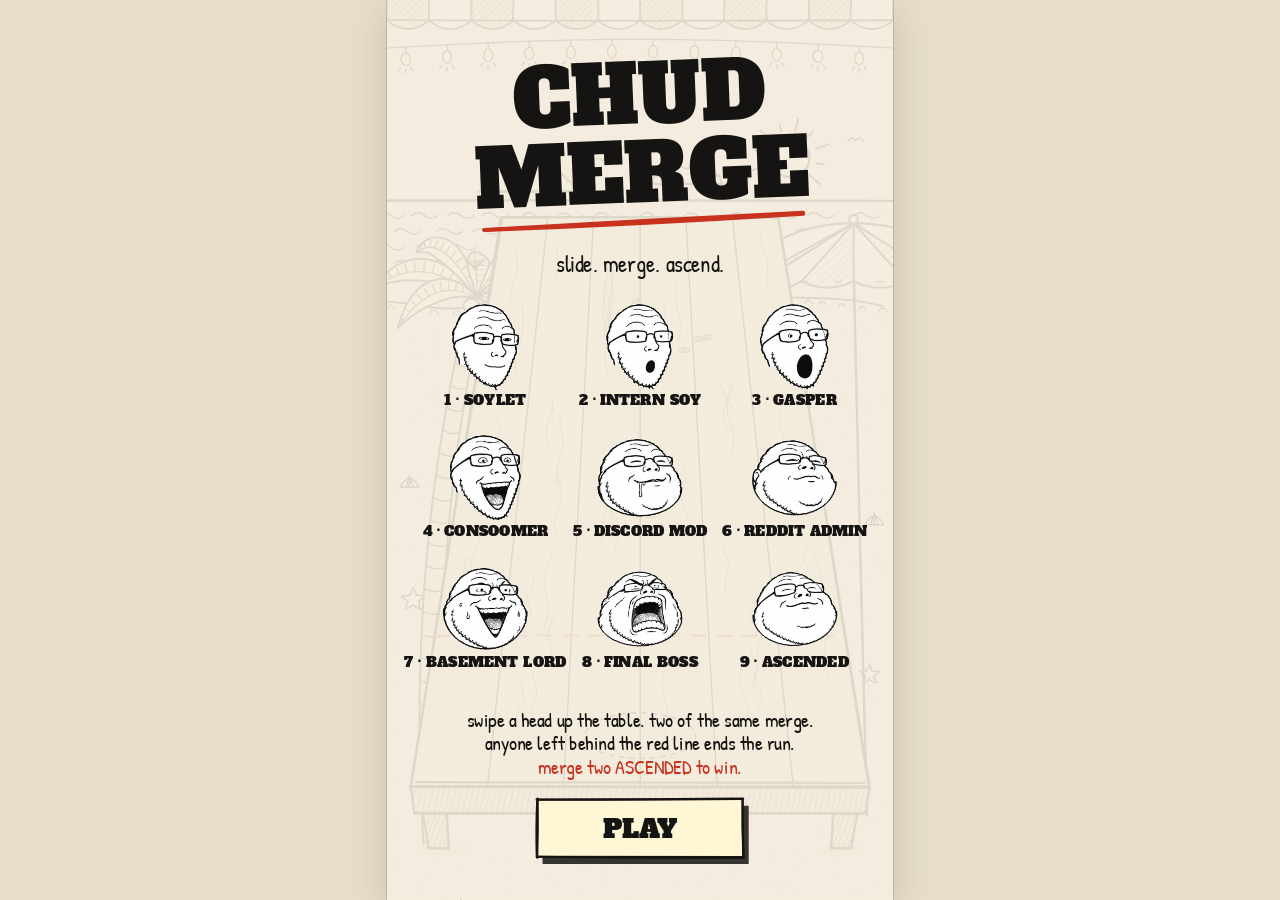
==== chud-merge/index.html @ 1644a735 "Add Chud Merge game at /chud-merge Hand-drawn slide-and-merge game with nine tiers; merging two Asce" ====
<!doctype html>
<html lang="en">
<head>
<meta charset="utf-8">
<meta name="viewport" content="width=device-width,initial-scale=1,viewport-fit=cover,user-scalable=no">
<meta name="theme-color" content="#f4eedf">
<title>Chud Merge</title>
<meta name="description" content="Flick chuds up the table. Two of the same merge into the next tier. Merge two Ascended to win.">
<link rel="icon" href="assets/t9.png">
<link rel="preconnect" href="https://fonts.googleapis.com">
<link rel="preconnect" href="https://fonts.gstatic.com" crossorigin>
<link href="https://fonts.googleapis.com/css2?family=Alfa+Slab+One&family=Patrick+Hand&display=swap" rel="stylesheet">
<style>
  html,body{margin:0;height:100%;background:#e7dfcc;overflow:hidden;overscroll-behavior:none;
    -webkit-user-select:none;user-select:none;-webkit-touch-callout:none;-webkit-tap-highlight-color:transparent}
  #wrap{position:fixed;inset:0;display:flex;align-items:center;justify-content:center}
  canvas{display:block;touch-action:none;box-shadow:0 0 0 1px rgba(22,20,18,.15),0 10px 40px rgba(60,40,10,.18)}
</style>
</head>
<body>
<div id="wrap"><canvas id="c" aria-label="Chud Merge game"></canvas></div>
<script>
(() => {
'use strict';

/* ------------------------------------------------------------------
   CHUD MERGE
   A flick-and-merge game in the style of "Juices Merge".
   Physics run in flat table coordinates (x across, y from the far
   end y=0 to the near end y=L). Rendering projects the table into a
   trapezoid so the far end looks smaller, like the original game.
------------------------------------------------------------------ */

const VW = 540, VH = 960;                 // logical canvas size in CSS pixels before scaling
const cv = document.getElementById('c');
const ctx = cv.getContext('2d');

const INK = '#161412';                    // pen colour for every outline
const PAPER = '#f4eedf';                  // sketchbook paper colour
const RED = '#c8321f';                    // red pen, used for the danger line and warnings

// Nine tiers, in the order of the reference sheet. r = collision radius in table units.
const TIERS = [
  { name: 'SOYLET',        r: 24, pts: 2    },
  { name: 'INTERN SOY',    r: 29, pts: 6    },
  { name: 'GASPER',        r: 34, pts: 14   },
  { name: 'CONSOOMER',     r: 40, pts: 30   },
  { name: 'DISCORD MOD',   r: 46, pts: 64   },
  { name: 'REDDIT ADMIN',  r: 53, pts: 130  },
  { name: 'BASEMENT LORD', r: 60, pts: 270  },
  { name: 'FINAL BOSS',    r: 68, pts: 550  },
  { name: 'ASCENDED',      r: 76, pts: 1100 },
];
const WIN_BONUS = 5000;                   // points for merging two ASCENDED

// Table geometry in table units.
const TW = 360, TL = 640;
const LINE_Y = 470;                       // the dashed danger line; a resting head nearer than this ends the game
const SPAWN_Y = 576;                      // where the held head waits to be flicked
// Projection: screen y is linear in table y; width scale grows from far (0.82) to near (1.36).
const TOP_Y = 232, Y_SCALE = 0.95, CX = 270, S_FAR = 0.82, S_NEAR = 1.36;
const sAt = y => S_FAR + (S_NEAR - S_FAR) * (y / TL);
const P = (x, y) => { const s = sAt(y); return [CX + (x - TW / 2) * s, TOP_Y + y * Y_SCALE, s]; };
const unPY = sy => (sy - TOP_Y) / Y_SCALE;
const unPX = (sx, y) => TW / 2 + (sx - CX) / sAt(y);

// Physics constants.
const FRICTION_EXP = 1.25;                // exponential velocity decay per second
const FRICTION_LIN = 55;                  // constant deceleration in units/s^2, so heads come to a full stop
const WALL_REST = 0.5;                    // bounciness of the table rails
const BALL_REST = 0.45;                   // bounciness between heads
const MIN_SHOT = 420, MAX_SHOT = 1500;    // launch speed range in units/s

/* ---------------- seeded randomness for the sketchy lines ---------------- */
function rng(seed) {
  return () => {
    seed |= 0; seed = seed + 0x6D2B79F5 | 0;
    let t = Math.imul(seed ^ seed >>> 15, 1 | seed);
    t = t + Math.imul(t ^ t >>> 7, 61 | t) ^ t;
    return ((t ^ t >>> 14) >>> 0) / 4294967296;
  };
}

/* ---------------- hand-drawn primitives ----------------
   Every line is drawn twice with small random offsets and a bent
   midpoint, which reads as a pen stroke instead of a vector line. */
function jl(g, R, x1, y1, x2, y2, j = 1.4, n = 2) {
  for (let i = 0; i < n; i++) {
    const mx = (x1 + x2) / 2 + (R() - .5) * j * 1.8, my = (y1 + y2) / 2 + (R() - .5) * j * 1.8;
    g.beginPath();
    g.moveTo(x1 + (R() - .5) * j, y1 + (R() - .5) * j);
    g.quadraticCurveTo(mx, my, x2 + (R() - .5) * j, y2 + (R() - .5) * j);
    g.stroke();
  }
}
function jpoly(g, R, pts, closed = true, j = 1.4, n = 2) {
  const m = pts.length;
  for (let i = 0; i < (closed ? m : m - 1); i++) {
    const p = pts[i], q = pts[(i + 1) % m];
    jl(g, R, p[0], p[1], q[0], q[1], j, n);
  }
}
function polyPath(g, pts) { g.beginPath(); g.moveTo(pts[0][0], pts[0][1]); for (const p of pts.slice(1)) g.lineTo(p[0], p[1]); g.closePath(); }
function smoothPath(g, pts, closed) {
  g.beginPath();
  const m = pts.length;
  const mid = (a, b) => [(a[0] + b[0]) / 2, (a[1] + b[1]) / 2];
  if (closed) {
    let s = mid(pts[m - 1], pts[0]); g.moveTo(s[0], s[1]);
    for (let i = 0; i < m; i++) { const q = mid(pts[i], pts[(i + 1) % m]); g.quadraticCurveTo(pts[i][0], pts[i][1], q[0], q[1]); }
    g.closePath();
  } else {
    g.moveTo(pts[0][0], pts[0][1]);
    for (let i = 1; i < m - 1; i++) { const q = mid(pts[i], pts[i + 1]); g.quadraticCurveTo(pts[i][0], pts[i][1], q[0], q[1]); }
    g.lineTo(pts[m - 1][0], pts[m - 1][1]);
  }
}
// Wobbly ellipse: drawn n times, each pass slightly different. fill (optional) is painted under the first pass.
function jell(g, R, cx, cy, rx, ry, j = 1.6, n = 2, fill) {
  for (let k = 0; k < n; k++) {
    const N = Math.max(10, Math.round((rx + ry) / 5)), a0 = R() * 6.283, pts = [];
    for (let i = 0; i < N; i++) {
      const a = a0 + i / N * 6.283;
      pts.push([cx + Math.cos(a) * (rx + (R() - .5) * j), cy + Math.sin(a) * (ry + (R() - .5) * j)]);
    }
    smoothPath(g, pts, true);
    if (fill && k === 0) { g.fillStyle = fill; g.fill(); }
    g.stroke();
  }
}
// Parallel hatching clipped to the current path (call after building a path).
function hatchClip(g, R, x0, y0, x1, y1, gap = 7, ang = -0.9, lw = 1, alpha = .55) {
  g.save(); g.clip();
  g.lineWidth = lw; g.globalAlpha = alpha;
  const c = Math.cos(ang), s = Math.sin(ang), L = Math.hypot(x1 - x0, y1 - y0) + 40;
  const mx = (x0 + x1) / 2, my = (y0 + y1) / 2;
  for (let d = -L; d < L; d += gap) {
    const px = mx - s * d, py = my + c * d;
    jl(g, R, px - c * L, py - s * L, px + c * L, py + s * L, 1.2, 1);
  }
  g.restore();
}
function jrect(g, R, x, y, w, h, fill, j = 1.6) {
  if (fill) { g.fillStyle = fill; polyPath(g, [[x, y], [x + w, y], [x + w, y + h], [x, y + h]]); g.fill(); }
  jpoly(g, R, [[x, y], [x + w, y], [x + w, y + h], [x, y + h]], true, j, 2);
}

/* ---------------- sprites ---------------- */
const SPR = [], SIL = [];
function loadSprites() {
  return Promise.all(TIERS.map((_, i) => new Promise((res, rej) => {
    const im = new Image();
    im.onload = () => {
      SPR[i] = im;
      // Silhouette used in the progression bar for tiers you have not reached yet.
      const c = document.createElement('canvas'); c.width = im.width; c.height = im.height;
      const g = c.getContext('2d'); g.drawImage(im, 0, 0);
      g.globalCompositeOperation = 'source-in'; g.fillStyle = '#2a2622'; g.fillRect(0, 0, c.width, c.height);
      SIL[i] = c; res();
    };
    im.onerror = rej;
    im.src = `assets/t${i + 1}.png`;
  })));
}
function drawSprite(img, cx, cy, size, rot = 0) {
  const sc = size / Math.max(img.width, img.height);
  const w = img.width * sc, h = img.height * sc;
  if (rot) { ctx.save(); ctx.translate(cx, cy); ctx.rotate(rot); ctx.drawImage(img, -w / 2, -h / 2, w, h); ctx.restore(); }
  else ctx.drawImage(img, cx - w / 2, cy - h / 2, w, h);
}

/* ---------------- background scene (beach bar, all ink on paper) ---------------- */
function cloud(g, R, x, y, k) {
  const pts = [], bumps = 7;
  for (let i = 0; i < bumps; i++) {
    const a = Math.PI + i / (bumps - 1) * Math.PI;
    pts.push([x + Math.cos(a) * 62 * k, y + Math.sin(a) * 26 * k]);
  }
  g.fillStyle = '#fbf8ef';
  g.beginPath(); g.moveTo(x - 62 * k, y);
  for (let i = 0; i < bumps - 1; i++) {
    const p = pts[i], q = pts[i + 1], mx = (p[0] + q[0]) / 2, my = (p[1] + q[1]) / 2 - 14 * k;
    g.quadraticCurveTo(mx + (R() - .5) * 4, my + (R() - .5) * 4, q[0], q[1]);
  }
  g.closePath(); g.fill(); g.stroke();
  jl(g, R, x - 66 * k, y + 1, x + 66 * k, y + 1, 1.5, 1);
}
function palm(g, R) {
  g.lineWidth = 2;
  const base = [52, 900], top = [96, 318];
  const trunk = t => { const u = 1 - t; return [u * u * base[0] + 2 * u * t * 30 + t * t * top[0], u * u * base[1] + 2 * u * t * 600 + t * t * top[1]]; };
  const L = [], Rr = [];
  for (let i = 0; i <= 24; i++) {
    const t = i / 24, p = trunk(t), q = trunk(Math.min(1, t + .01));
    const ang = Math.atan2(q[1] - p[1], q[0] - p[0]) + Math.PI / 2, w = 13 - t * 5;
    L.push([p[0] + Math.cos(ang) * w, p[1] + Math.sin(ang) * w]);
    Rr.push([p[0] - Math.cos(ang) * w, p[1] - Math.sin(ang) * w]);
  }
  g.fillStyle = '#efe5cf'; polyPath(g, L.concat(Rr.slice().reverse())); g.fill();
  smoothPath(g, L, false); g.stroke(); smoothPath(g, Rr, false); g.stroke();
  g.lineWidth = 1.4;
  for (let i = 1; i < 24; i++) { const a = L[i], b = Rr[i]; g.beginPath(); g.moveTo(a[0], a[1]); g.quadraticCurveTo((a[0] + b[0]) / 2, (a[1] + b[1]) / 2 + 5, b[0], b[1]); g.stroke(); }
  g.lineWidth = 2;
  const fr = [[-2.7, 120], [-2.2, 110], [-1.6, 70], [-0.9, 105], [-0.35, 95], [-3.05, 85], [0.3, 70]];
  for (const [a, len] of fr) {
    const ex = top[0] + Math.cos(a) * len, ey = top[1] + Math.sin(a) * len + 40;
    const cx2 = top[0] + Math.cos(a) * len * .55, cy2 = top[1] + Math.sin(a) * len * .55 - 22;
    const pts = [];
    for (let i = 0; i <= 12; i++) {
      const t = i / 12, u = 1 - t;
      pts.push([u * u * top[0] + 2 * u * t * cx2 + t * t * ex, u * u * top[1] + 2 * u * t * cy2 + t * t * ey]);
    }
    const up = [], dn = [];
    for (let i = 0; i <= 12; i++) {
      const t = i / 12, w = Math.sin(t * Math.PI) * 14;
      const p = pts[i], q = pts[Math.min(12, i + 1)], p0 = pts[Math.max(0, i - 1)];
      const ang = Math.atan2(q[1] - p0[1], q[0] - p0[0]) + Math.PI / 2;
      up.push([p[0] + Math.cos(ang) * w, p[1] + Math.sin(ang) * w]);
      dn.push([p[0] - Math.cos(ang) * w * .7, p[1] - Math.sin(ang) * w * .7]);
    }
    g.fillStyle = '#f6f1e4'; polyPath(g, up.concat(dn.slice().reverse())); g.fill();
    smoothPath(g, up, false); g.stroke(); smoothPath(g, dn, false); g.stroke();
    g.lineWidth = 1.2; smoothPath(g, pts, false); g.stroke();
    for (let i = 2; i < 12; i += 1) { const p = pts[i], q = up[i]; jl(g, R, p[0], p[1], q[0] * .7 + p[0] * .3, q[1] * .7 + p[1] * .3, .8, 1); }
    g.lineWidth = 2;
  }
  jell(g, R, top[0] - 6, top[1] + 8, 9, 8, 1.2, 1, '#fff'); jell(g, R, top[0] + 9, top[1] + 12, 8, 8, 1.2, 1, '#fff');
}
function umbrella(g, R) {
  g.lineWidth = 2.2;
  jl(g, R, 498, 300, 512, 870, 1.5, 2);
  const cx = 498, cy = 300, w = 112, h = 62;
  const pts = [];
  for (let i = 0; i <= 20; i++) { const a = Math.PI + i / 20 * Math.PI; pts.push([cx + Math.cos(a) * w, cy + Math.sin(a) * h]); }
  g.fillStyle = '#fbf8ef';
  polyPath(g, pts); g.fill();
  smoothPath(g, pts, false); g.stroke();
  // scalloped rim + alternating hatched panels
  const panels = 6;
  for (let i = 0; i < panels; i++) {
    const a0 = Math.PI + i / panels * Math.PI, a1 = Math.PI + (i + 1) / panels * Math.PI;
    const x0 = cx + Math.cos(a0) * w, y0 = cy + Math.sin(a0) * h * 0.05, x1 = cx + Math.cos(a1) * w, y1 = y0;
    g.beginPath(); g.moveTo(x0, cy); g.quadraticCurveTo((x0 + x1) / 2, cy + 14, x1, cy); g.stroke();
    jl(g, R, cx, cy - h, x0, cy, 1.2, 1);
    if (i % 2 === 0) {
      g.beginPath(); g.moveTo(cx, cy - h); g.lineTo(x0, cy); g.quadraticCurveTo((x0 + x1) / 2, cy + 14, x1, cy); g.closePath();
      hatchClip(g, R, Math.min(x0, x1), cy - h, Math.max(x0, x1), cy + 14, 6, -0.7, 1, .5);
    }
  }
  jell(g, R, cx, cy - h - 4, 5, 5, 1, 1, '#fff');
}
function drawBG(g, seed) {
  const R = rng(seed);
  g.lineCap = 'round'; g.lineJoin = 'round'; g.strokeStyle = INK;
  g.fillStyle = PAPER; g.fillRect(0, 0, VW, VH);
  // paper grain (fixed seed so it does not flicker between line-boil frames)
  const N = rng(7);
  for (let i = 0; i < 1400; i++) { g.fillStyle = `rgba(90,70,40,${.03 + N() * .05})`; g.fillRect(N() * VW, N() * VH, 1 + N(), 1 + N()); }

  // sky
  g.lineWidth = 2;
  cloud(g, R, 150, 204, .8); cloud(g, R, 320, 196, .6);
  const SX = 430, SY = 168;
  jell(g, R, SX, SY, 22, 22, 1.4, 2, '#fff6d6');
  for (let i = 0; i < 12; i++) {
    const a = i / 12 * 6.283 + .2;
    jl(g, R, SX + Math.cos(a) * 29, SY + Math.sin(a) * 29, SX + Math.cos(a) * (37 + (i % 2) * 6), SY + Math.sin(a) * (37 + (i % 2) * 6), 1, 1);
  }
  g.lineWidth = 1.6;
  for (const [bx, by, k] of [[230, 172, 1], [256, 160, .7], [500, 150, .8]]) {
    g.beginPath(); g.moveTo(bx - 10 * k, by); g.quadraticCurveTo(bx - 5 * k, by - 7 * k, bx, by); g.quadraticCurveTo(bx + 5 * k, by - 7 * k, bx + 10 * k, by); g.stroke();
  }

  // sea
  g.lineWidth = 2; jl(g, R, -10, 214, VW + 10, 214, 1.5, 2);
  g.lineWidth = 1.4;
  for (let row = 0; row < 5; row++) {
    const y = 230 + row * 17;
    for (let x = -10 + (row % 2) * 18; x < VW; x += 36 + R() * 14) {
      g.beginPath(); g.moveTo(x, y); g.quadraticCurveTo(x + 7, y - 6, x + 14, y); g.quadraticCurveTo(x + 21, y + 6, x + 28, y); g.stroke();
    }
  }
  // shoreline with foam
  g.lineWidth = 2;
  const shore = []; for (let x = -10; x <= VW + 10; x += 30) shore.push([x, 322 + Math.sin(x / 40) * 6 + (R() - .5) * 4]);
  smoothPath(g, shore, false); g.stroke();
  g.lineWidth = 1.2;
  for (let x = 0; x < VW; x += 22) { g.beginPath(); g.arc(x + R() * 10, 330 + Math.sin(x / 40) * 6, 3 + R() * 2, Math.PI, 0); g.stroke(); }
  // sand stipple
  g.fillStyle = INK;
  const SD = rng(11);
  for (let i = 0; i < 520; i++) { const x = SD() * VW, y = 340 + SD() * 620; g.globalAlpha = .35; g.fillRect(x + (R() - .5), y, 1.6, 1.6); }
  g.globalAlpha = 1;
  // a starfish and shells in the gutters
  g.lineWidth = 1.6;
  const star = (x, y, r) => { const pts = []; for (let i = 0; i < 10; i++) { const a = -Math.PI / 2 + i / 10 * 6.283, rr = i % 2 ? r * .45 : r; pts.push([x + Math.cos(a) * rr, y + Math.sin(a) * rr]); } g.fillStyle = '#fbf8ef'; polyPath(g, pts); g.fill(); jpoly(g, R, pts, true, 1, 1); };
  star(28, 640, 13); star(515, 720, 11);
  const shell = (x, y) => { g.fillStyle = '#fbf8ef'; g.beginPath(); g.moveTo(x - 10, y); g.quadraticCurveTo(x, y - 18, x + 10, y); g.closePath(); g.fill(); g.stroke(); for (let k = -1; k <= 1; k++) jl(g, R, x + k * 4, y, x, y - 12, .6, 1); };
  shell(24, 520); shell(520, 560);

  palm(g, R);
  umbrella(g, R);

  // awning + string lights along the top
  g.lineWidth = 2;
  g.fillStyle = '#fbf8ef'; g.fillRect(0, 0, VW, 22);
  const sw = 45;
  for (let i = 0; i < VW / sw + 1; i++) {
    const x = i * sw;
    g.beginPath(); g.moveTo(x, 0); g.lineTo(x, 22); g.quadraticCurveTo(x + sw / 2, 40, x + sw, 22); g.lineTo(x + sw, 0); g.closePath();
    if (i % 2 === 0) { g.fillStyle = '#e9dfc8'; g.fill(); hatchClip(g, R, x, 0, x + sw, 40, 5, -0.8, 1, .55); }
    else { g.fillStyle = '#fbf8ef'; g.fill(); }
    g.beginPath(); g.moveTo(x, 22); g.quadraticCurveTo(x + sw / 2, 40, x + sw, 22); g.stroke();
    jl(g, R, x, 0, x, 22, 1, 1);
  }
  jl(g, R, 0, 22, VW, 22, 1.2, 1);
  g.lineWidth = 1.4;
  const wire = []; for (let x = -10; x <= VW + 10; x += 15) wire.push([x, 52 + Math.cos((x - 270) / 180) * -10]);
  smoothPath(g, wire, false); g.stroke();
  for (let x = 20; x < VW; x += 44) {
    const y = 52 + Math.cos((x - 270) / 180) * -10;
    jl(g, R, x, y, x, y + 6, .6, 1);
    jell(g, R, x, y + 13, 5, 7, 1, 1, '#fff9e0');
    for (const a of [-.6, .6, 0]) jl(g, R, x + Math.sin(a) * 10, y + 13 + Math.cos(a) * 11, x + Math.sin(a) * 14, y + 13 + Math.cos(a) * 15, .5, 1);
  }

  drawTable(g, R);
}
function drawTable(g, R) {
  const fl = P(0, TL), fr = P(TW, TL), bl = P(0, 0), br = P(TW, 0);
  const TH = 28;                                  // thickness of the front edge in screen px
  // legs
  g.lineWidth = 2.2;
  for (const [lx, dir] of [[fl[0] + 26, 1], [fr[0] - 26, -1]]) {
    const pts = [[lx - 13, fl[1] + TH], [lx + 13, fl[1] + TH], [lx + 11 + dir * 4, 905], [lx - 11 + dir * 4, 905]];
    g.fillStyle = '#e4d4b0'; polyPath(g, pts); g.fill();
    polyPath(g, pts); hatchClip(g, R, lx - 14, fl[1], lx + 14, 905, 5, -1.2, 1, .6);
    jpoly(g, R, pts, true, 1.2, 2);
    g.fillStyle = 'rgba(30,20,10,.12)'; g.beginPath(); g.ellipse(lx + dir * 4, 907, 22, 5, 0, 0, 7); g.fill();
  }
  // front face
  const face = [[fl[0], fl[1]], [fr[0], fr[1]], [fr[0] - 4, fr[1] + TH], [fl[0] + 4, fl[1] + TH]];
  g.fillStyle = '#e3d1aa'; polyPath(g, face); g.fill();
  polyPath(g, face); hatchClip(g, R, fl[0], fl[1], fr[0], fr[1] + TH, 6, -1.35, 1, .5);
  jpoly(g, R, face, true, 1.4, 2);
  // top
  const top = [[bl[0], bl[1]], [br[0], br[1]], [fr[0], fr[1]], [fl[0], fl[1]]];
  g.fillStyle = '#efe3c6'; polyPath(g, top); g.fill();
  // planks converge toward the far end
  g.lineWidth = 1.5;
  for (let i = 1; i < 6; i++) { const a = P(TW * i / 6, 0), b = P(TW * i / 6, TL); jl(g, R, a[0], a[1], b[0], b[1], 1.6, 1); }
  // wood grain squiggles and knots
  g.lineWidth = 1;
  const G = rng(31);
  for (let k = 0; k < 46; k++) {
    const pl = Math.floor(G() * 6), x = TW * (pl + .25 + G() * .5) / 6, y0 = 10 + G() * (TL - 80), len = 30 + G() * 60;
    const pts = [];
    for (let t = 0; t <= 6; t++) { const yy = y0 + t / 6 * len, xx = x + Math.sin(t * 1.3 + k) * 3; pts.push(P(xx, yy)); }
    g.globalAlpha = .55; smoothPath(g, pts.map(p => [p[0] + (R() - .5) * .8, p[1]]), false); g.stroke(); g.globalAlpha = 1;
  }
  for (let k = 0; k < 5; k++) { const p = P(30 + G() * 300, 40 + G() * 400); jell(g, R, p[0], p[1], 6 * p[2], 3 * p[2], 1, 1); jell(g, R, p[0], p[1], 2.5, 1.5, .5, 1); }
  g.lineWidth = 2.4;
  jpoly(g, R, top, true, 1.6, 2);
  jl(g, R, fl[0] + 6, fl[1] - 5, fr[0] - 6, fr[1] - 5, 1.2, 1);
  // coaster where the next head waits
  const sp = P(TW / 2, SPAWN_Y);
  g.lineWidth = 1.5; g.setLineDash([5, 6]);
  jell(g, R, sp[0], sp[1] + 6, 46 * sp[2], 19 * sp[2], 1.2, 1);
  g.setLineDash([]);
}

/* ---------------- canvas sizing and line-boil frames ---------------- */
let K = 1, scale = 1;
const BOIL = [];                                 // three slightly different renders of the background
function resize() {
  const w = innerWidth, h = innerHeight;
  scale = Math.min(w / VW, h / VH);
  const dpr = Math.min(window.devicePixelRatio || 1, 2.5);
  cv.style.width = Math.round(VW * scale) + 'px';
  cv.style.height = Math.round(VH * scale) + 'px';
  cv.width = Math.round(VW * scale * dpr); cv.height = Math.round(VH * scale * dpr);
  K = cv.width / VW;
  BOIL.length = 0;
  for (let i = 0; i < 3; i++) {
    const c = document.createElement('canvas'); c.width = cv.width; c.height = cv.height;
    const g = c.getContext('2d'); g.setTransform(K, 0, 0, K, 0, 0); drawBG(g, 1000 + i * 77);
    BOIL.push(c);
  }
}

/* ---------------- sound (tiny WebAudio synth) ---------------- */
let AC = null, muted = false;
try { muted = localStorage.getItem('cm_muted') === '1'; } catch (e) {}
function unlockAudio() { if (!AC) { try { AC = new (window.AudioContext || window.webkitAudioContext)(); } catch (e) {} } if (AC && AC.state === 'suspended') AC.resume(); }
function tone(freq, dur, type = 'triangle', vol = .12, slide = 1, delay = 0) {
  if (muted || !AC) return;
  const t0 = AC.currentTime + delay, o = AC.createOscillator(), g = AC.createGain();
  o.type = type; o.frequency.setValueAtTime(freq, t0);
  if (slide !== 1) o.frequency.exponentialRampToValueAtTime(freq * slide, t0 + dur);
  g.gain.setValueAtTime(vol, t0); g.gain.exponentialRampToValueAtTime(.0008, t0 + dur);
  o.connect(g).connect(AC.destination); o.start(t0); o.stop(t0 + dur + .02);
}
let lastTick = 0;
function sfxBump(v) { const now = performance.now(); if (now - lastTick < 60) return; lastTick = now; tone(140 + Math.min(v, 900) * .12, .06, 'square', Math.min(.05, v / 9000)); }
function sfxMerge(t) { const f = 260 * Math.pow(1.17, t); tone(f, .14, 'triangle', .14, 1.5); tone(f * 1.5, .18, 'sine', .08, 1.3, .05); }
function sfxWin() { [523, 659, 784, 1046, 784, 1046, 1318].forEach((f, i) => tone(f, .32, 'triangle', .13, 1, i * .11)); }
function sfxLose() { [392, 330, 262, 196].forEach((f, i) => tone(f, .35, 'sawtooth', .06, .9, i * .16)); }

/* ---------------- game state ---------------- */
let pieces = [], held = null, nextTier = 0, score = 0, best = 0, maxTier = 0;
let state = 'title';                    // title | aim | rolling | over | win
let rollT = 0, settleT = 0, combo = 0, lastMerge = -9, shots = 0;
let hammers = 1, hammerMode = false, nextHammerAt = 2000;
let fx = [], pops = [], banner = null, shake = 0, time = 0, wins = 0;
let uid = 1;
try { best = +localStorage.getItem('cm_best') || 0; } catch (e) {}
function saveBest() { if (score > best) { best = score; try { localStorage.setItem('cm_best', String(best)); } catch (e) {} } }

function makePiece(t, x, y) { return { id: uid++, t, x, y, vx: 0, vy: 0, r: TIERS[t].r, pop: 1, held: false, gone: false, wob: Math.random() * 6 }; }
function rollNext() {
  // Only the first four tiers are ever dealt. Early on only tiers 1-2 appear.
  const lim = Math.min(3, Math.max(1, maxTier));
  const w = [46, 30, 16, 8].slice(0, lim + 1), tot = w.reduce((a, b) => a + b, 0);
  let r = Math.random() * tot;
  for (let i = 0; i < w.length; i++) { r -= w[i]; if (r <= 0) return i; }
  return 0;
}
function spawnHeld() {
  held = makePiece(nextTier, TW / 2, SPAWN_Y); held.held = true;
  pieces.push(held);
  nextTier = rollNext();
  state = 'aim';
}
function newGame() {
  pieces = []; held = null; score = 0; maxTier = 0; combo = 0; lastMerge = -9; shots = 0;
  hammers = 1; hammerMode = false; nextHammerAt = 2000; fx = []; pops = []; banner = null; wins = 0;
  nextTier = 0; spawnHeld();
}
function addScore(n) {
  score += n;
  while (score >= nextHammerAt) { nextHammerAt += 2000; if (hammers < 3) { hammers++; pops.push({ x: 492, y: 104, text: '+1 BAN HAMMER', life: 1.6, size: 18, color: RED }); } }
}
function launch(vx, vy) {
  held.held = false; held.vx = vx; held.vy = vy; held = null;
  state = 'rolling'; rollT = 0; settleT = 0; shots++;
  tone(200, .12, 'square', .05, 2.2);
}
function gameOver() {
  state = 'over'; saveBest(); sfxLose(); shake = 10;
}

/* ---------------- physics ---------------- */
function step(h) {
  for (const p of pieces) {
    if (p.held) continue;
    p.x += p.vx * h; p.y += p.vy * h;
    const sp = Math.hypot(p.vx, p.vy);
    if (sp > 0) {
      const ns = Math.max(0, sp * Math.exp(-FRICTION_EXP * h) - FRICTION_LIN * h);
      p.vx *= ns / sp; p.vy *= ns / sp;
    }
    // table rails on all four sides
    if (p.x < p.r) { p.x = p.r; if (p.vx < 0) { sfxBump(-p.vx); p.vx = -p.vx * WALL_REST; } }
    if (p.x > TW - p.r) { p.x = TW - p.r; if (p.vx > 0) { sfxBump(p.vx); p.vx = -p.vx * WALL_REST; } }
    if (p.y < p.r) { p.y = p.r; if (p.vy < 0) { sfxBump(-p.vy); p.vy = -p.vy * WALL_REST; } }
    if (p.y > TL - p.r) { p.y = TL - p.r; if (p.vy > 0) p.vy = -p.vy * WALL_REST; }
  }
  const merges = [];
  for (let i = 0; i < pieces.length; i++) {
    const a = pieces[i]; if (a.gone) continue;
    for (let j = i + 1; j < pieces.length; j++) {
      const b = pieces[j]; if (b.gone) continue;
      const dx = b.x - a.x, dy = b.y - a.y, Rs = a.r + b.r, d2 = dx * dx + dy * dy;
      if (d2 >= Rs * Rs) continue;
      if (a.t === b.t && !a.held && !b.held) { a.gone = b.gone = true; merges.push([a, b]); break; }
      const d = Math.sqrt(d2) || .001, nx = dx / d, ny = dy / d, ov = Rs - d;
      const ia = a.held ? 0 : 1 / (a.r * a.r), ib = b.held ? 0 : 1 / (b.r * b.r), sum = ia + ib;
      if (!sum) continue;
      a.x -= nx * ov * ia / sum; a.y -= ny * ov * ia / sum;
      b.x += nx * ov * ib / sum; b.y += ny * ov * ib / sum;
      const rel = (b.vx - a.vx) * nx + (b.vy - a.vy) * ny;
      if (rel < 0) {
        const J = -(1 + BALL_REST) * rel / sum;
        a.vx -= J * ia * nx; a.vy -= J * ia * ny;
        b.vx += J * ib * nx; b.vy += J * ib * ny;
        sfxBump(-rel);
      }
    }
  }
  if (merges.length) {
    pieces = pieces.filter(p => !p.gone);
    for (const [a, b] of merges) doMerge(a, b);
  }
}
function doMerge(a, b) {
  const x = (a.x + b.x) / 2, y = (a.y + b.y) / 2;
  const [sx, sy] = P(x, y);
  combo = (time - lastMerge < 1.1) ? combo + 1 : 1; lastMerge = time;
  if (a.t === TIERS.length - 1) {                // two ASCENDED: the game is won
    addScore(WIN_BONUS);
    fx.push({ kind: 'burst', x: sx, y: sy - 30, life: 1.4, max: 1.4, r: 160, n: 28 });
    wins++; saveBest(); sfxWin(); shake = 16;
    state = 'win'; held = null; pieces = pieces.filter(p => !p.held);
    return;
  }
  const t = a.t + 1, np = makePiece(t, x, y);
  np.vx = (a.vx + b.vx) * .25; np.vy = (a.vy + b.vy) * .25;
  np.x = Math.min(TW - np.r, Math.max(np.r, np.x)); np.y = Math.min(TL - np.r, Math.max(np.r, np.y));
  pieces.push(np);
  const pts = TIERS[t].pts * combo;
  addScore(pts);
  fx.push({ kind: 'burst', x: sx, y: sy - 14, life: .5, max: .5, r: 30 + TIERS[t].r, n: 10 + t * 2 });
  pops.push({ x: sx, y: sy - 50, text: `+${pts}`, life: 1.1, size: 26 + t * 2, color: INK });
  if (combo > 1) pops.push({ x: sx, y: sy - 82, text: `COMBO x${combo}`, life: 1.2, size: 20, color: RED });
  if (t > maxTier) { maxTier = t; banner = { text: `NEW: ${TIERS[t].name}`, t, life: 2.4 }; }
  sfxMerge(t); shake = Math.max(shake, t * 1.2);
}

/* ---------------- input ---------------- */
let drag = null, pointer = null;
const buttons = [];                            // rebuilt every frame: {x,y,w,h,fn}
function toLogical(e) { const r = cv.getBoundingClientRect(); return [(e.clientX - r.left) / scale, (e.clientY - r.top) / scale]; }
function hitButton(x, y) { for (let i = buttons.length - 1; i >= 0; i--) { const b = buttons[i]; if (x >= b.x && x <= b.x + b.w && y >= b.y && y <= b.y + b.h) return b; } return null; }
function moveHeldTo(sx) { if (!held) return; held.x = Math.min(TW - held.r, Math.max(held.r, unPX(sx, SPAWN_Y))); }
function pickPiece(sx, sy) {
  let bestP = null, bd = 1e9;
  for (const p of pieces) {
    if (p.held) continue;
    const [px, py, s] = P(p.x, p.y), cy = py - p.r * s * .35, d = Math.hypot(sx - px, sy - cy);
    if (d < p.r * s * 1.1 && d < bd) { bd = d; bestP = p; }
  }
  return bestP;
}
cv.addEventListener('contextmenu', e => e.preventDefault());
cv.addEventListener('pointerdown', e => {
  unlockAudio();
  const [x, y] = toLogical(e);
  const b = hitButton(x, y);
  if (b) { b.fn(); tone(520, .05, 'square', .04); return; }
  if (state !== 'aim') return;
  if (hammerMode) {
    const p = pickPiece(x, y);
    if (p) {
      const [px, py] = P(p.x, p.y);
      pieces = pieces.filter(q => q !== p); hammers--;
      fx.push({ kind: 'poof', x: px, y: py - 20, life: .6, max: .6, r: 50 });
      pops.push({ x: px, y: py - 60, text: 'BANNED', life: 1.1, size: 26, color: RED });
      tone(90, .25, 'sawtooth', .1, .5); shake = 6;
    }
    hammerMode = false; return;
  }
  if (y > P(0, LINE_Y)[1] - 30) {
    drag = { id: e.pointerId, samples: [{ t: performance.now(), x, y }] };
    try { cv.setPointerCapture(e.pointerId); } catch (_) {}
    moveHeldTo(x);
  }
});
cv.addEventListener('pointermove', e => {
  const [x, y] = toLogical(e); pointer = [x, y];
  if (!drag || e.pointerId !== drag.id) return;
  const now = performance.now();
  drag.samples.push({ t: now, x, y });
  while (drag.samples.length > 2 && now - drag.samples[0].t > 140) drag.samples.shift();
  moveHeldTo(x);
});
function endDrag(e) {
  if (!drag || e.pointerId !== drag.id) return;
  const [x, y] = toLogical(e), now = performance.now();
  drag.samples.push({ t: now, x, y });
  const recent = drag.samples.filter(s => now - s.t <= 110);
  const a = recent[0], b = recent[recent.length - 1];
  drag = null;
  if (!held || state !== 'aim' || !a || b.t - a.t < 8) return;
  const dt = (b.t - a.t) / 1000;
  // convert the swipe into table units: horizontal by the width scale at the spawn row, vertical by Y_SCALE
  let vx = (b.x - a.x) / sAt(SPAWN_Y) / dt, vy = (b.y - a.y) / Y_SCALE / dt;
  if (vy > -180) return;                       // not an upward flick: keep holding (this was a sideways drag to position)
  let sp = Math.hypot(vx, vy) * 1.05;
  sp = Math.min(MAX_SHOT, Math.max(MIN_SHOT, sp));
  if (Math.abs(vx) > .55 * -vy) vx = Math.sign(vx) * .55 * -vy;   // keep shots inside a sensible cone
  const n = Math.hypot(vx, vy);
  launch(vx / n * sp, vy / n * sp);
}
cv.addEventListener('pointerup', endDrag);
cv.addEventListener('pointercancel', e => { if (drag && e.pointerId === drag.id) drag = null; });
addEventListener('keydown', e => {
  unlockAudio();
  if (state === 'title' && (e.key === 'Enter' || e.key === ' ')) { newGame(); return; }
  if ((state === 'over') && (e.key === 'Enter' || e.key === ' ')) { newGame(); return; }
  if (state !== 'aim' || !held) return;
  if (e.key === 'ArrowLeft') held.x = Math.max(held.r, held.x - 14);
  if (e.key === 'ArrowRight') held.x = Math.min(TW - held.r, held.x + 14);
  if (e.key === ' ' || e.key === 'ArrowUp') { e.preventDefault(); launch(0, -(e.shiftKey ? 1300 : 860)); }
});

/* ---------------- drawing: pieces, effects, UI ---------------- */
function drawPiece(p, R) {
  const [sx, sy, s] = P(p.x, p.y), r = p.r * s;
  const bump = p.pop > 0 ? Math.sin(p.pop * Math.PI) * .28 : 0;
  // hatched shadow on the table
  ctx.fillStyle = 'rgba(30,20,10,.15)';
  ctx.beginPath(); ctx.ellipse(sx, sy + r * .12, r * .95, r * .4, 0, 0, 7); ctx.fill();
  ctx.strokeStyle = INK; ctx.lineWidth = 1; ctx.globalAlpha = .35;
  ctx.beginPath(); ctx.ellipse(sx, sy + r * .12, r * .95, r * .4, 0, 0.2, 2.9); ctx.stroke(); ctx.globalAlpha = 1;
  const bob = p.held ? Math.sin(time * 4 + p.wob) * 2 : 0;
  const sp = Math.hypot(p.vx, p.vy), tilt = p.held ? Math.sin(time * 2 + p.wob) * .04 : Math.max(-.25, Math.min(.25, p.vx / 2600));
  drawSprite(SPR[p.t], sx, sy - r * .35 + bob, 2 * r * 1.12 * (1 + bump), tilt);
  if (sp > 380) {                                  // speed lines behind a fast head
    ctx.lineWidth = 1.6; ctx.strokeStyle = INK; ctx.globalAlpha = Math.min(.8, (sp - 380) / 700);
    const ux = -p.vx / sp, uy = -p.vy / sp;
    for (let k = -1; k <= 1; k++) {
      const ox = sx + ux * r * 1.1 - uy * k * r * .5, oy = sy - r * .35 + uy * r * 1.1 + ux * k * r * .5;
      jl(ctx, R, ox, oy, ox + ux * r * .9, oy + uy * r * .9, 1, 1);
    }
    ctx.globalAlpha = 1;
  }
}
function drawDangerLine(R, warn) {
  const a = P(0, LINE_Y), b = P(TW, LINE_Y);
  ctx.strokeStyle = RED; ctx.lineWidth = warn ? 3 + Math.sin(time * 14) * 1.2 : 2.4;
  ctx.globalAlpha = warn ? .75 + Math.sin(time * 14) * .25 : .85;
  const n = 16;
  for (let i = 0; i < n; i += 1) {
    const t0 = i / n, t1 = (i + .55) / n;
    jl(ctx, R, a[0] + (b[0] - a[0]) * t0, a[1], a[0] + (b[0] - a[0]) * t1, a[1], 1.4, 1);
  }
  ctx.globalAlpha = 1;
  if (warn) {
    ctx.fillStyle = RED; ctx.font = '22px "Patrick Hand"'; ctx.textAlign = 'right';
    ctx.fillText('!!', a[0] - 6, a[1] + 8);
  }
}
function drawAimGuide(R) {
  if (!held || state !== 'aim' || hammerMode) return;
  const a = P(held.x, held.y - held.r - 8), b = P(held.x, 30);
  ctx.strokeStyle = INK; ctx.lineWidth = 1.4; ctx.globalAlpha = .28; ctx.setLineDash([4, 9]);
  ctx.beginPath(); ctx.moveTo(a[0], a[1] - 10); ctx.lineTo(b[0], b[1]); ctx.stroke();
  ctx.setLineDash([]); ctx.globalAlpha = 1;
  if (shots < 3) {
    const p = P(held.x, held.y);
    const y0 = p[1] - 120 - (time * 60 % 40);
    ctx.globalAlpha = .7; ctx.lineWidth = 2.4;
    jl(ctx, R, p[0], y0 + 40, p[0], y0, 1, 1); jl(ctx, R, p[0] - 10, y0 + 10, p[0], y0, 1, 1); jl(ctx, R, p[0] + 10, y0 + 10, p[0], y0, 1, 1);
    ctx.globalAlpha = 1;
    ctx.font = '22px "Patrick Hand"'; ctx.textAlign = 'center';
    ctx.lineWidth = 6; ctx.strokeStyle = '#e3d1aa'; ctx.strokeText('swipe up to slide', CX, P(0, TL)[1] + 21);
    ctx.fillStyle = INK; ctx.fillText('swipe up to slide', CX, P(0, TL)[1] + 21);
  }
}
function drawFx(R, dt) {
  for (const f of fx) {
    const k = 1 - f.life / f.max;
    ctx.strokeStyle = INK; ctx.lineWidth = 2;
    if (f.kind === 'burst') {
      ctx.globalAlpha = 1 - k;
      for (let i = 0; i < f.n; i++) {
        const a = i / f.n * 6.283 + f.x * .01, r0 = f.r * (.4 + k * .7), r1 = f.r * (.6 + k * .9);
        jl(ctx, R, f.x + Math.cos(a) * r0, f.y + Math.sin(a) * r0 * .8, f.x + Math.cos(a) * r1, f.y + Math.sin(a) * r1 * .8, 1, 1);
      }
      ctx.globalAlpha = 1;
    } else if (f.kind === 'poof') {
      ctx.globalAlpha = 1 - k;
      for (let i = 0; i < 6; i++) { const a = i / 6 * 6.283; jell(ctx, R, f.x + Math.cos(a) * f.r * k, f.y + Math.sin(a) * f.r * k * .7, 10 + 10 * k, 8 + 8 * k, 1.5, 1, 'rgba(251,248,239,.9)'); }
      ctx.globalAlpha = 1;
    }
    f.life -= dt;
  }
  fx = fx.filter(f => f.life > 0);
  for (const p of pops) {
    const k = p.life;
    ctx.globalAlpha = Math.min(1, k * 2);
    ctx.font = `${p.size}px "Alfa Slab One"`; ctx.textAlign = 'center';
    ctx.lineWidth = 6; ctx.strokeStyle = PAPER; ctx.strokeText(p.text, p.x, p.y);
    ctx.fillStyle = p.color; ctx.fillText(p.text, p.x, p.y);
    ctx.globalAlpha = 1;
    p.y -= 40 * dt; p.life -= dt;
  }
  pops = pops.filter(p => p.life > 0);
}
function circleButton(R, x, y, r, fn) {
  ctx.lineWidth = 2.2; ctx.strokeStyle = INK;
  jell(ctx, R, x, y, r, r, 1.6, 2, '#fbf8ef');
  if (fn) buttons.push({ x: x - r, y: y - r, w: 2 * r, h: 2 * r, fn });
}
function textBox(R, x, y, w, h, fill = '#fbf8ef') {
  ctx.lineWidth = 2.2; ctx.strokeStyle = INK;
  jrect(ctx, R, x, y, w, h, fill, 1.8);
}
function drawHUD(R) {
  // NEXT bubble
  circleButton(R, 62, 92, 42);
  if (state === 'aim' || state === 'rolling') drawSprite(SPR[nextTier], 62, 92, 62);
  ctx.fillStyle = INK; ctx.font = '20px "Alfa Slab One"'; ctx.textAlign = 'center';
  ctx.fillText('NEXT', 62, 156);
  // score
  textBox(R, 175, 56, 190, 64);
  ctx.fillStyle = INK; ctx.textAlign = 'center';
  ctx.font = '38px "Alfa Slab One"'; ctx.fillText(String(score), 270, 102);
  ctx.font = '19px "Patrick Hand"'; ctx.fillText(`best ${Math.max(best, score)}`, 270, 142);
  // mute
  circleButton(R, 436, 82, 24, () => { muted = !muted; try { localStorage.setItem('cm_muted', muted ? '1' : '0'); } catch (e) {} });
  ctx.lineWidth = 2;
  jpoly(ctx, R, [[426, 77], [432, 77], [440, 70], [440, 94], [432, 87], [426, 87]], true, .8, 1);
  if (muted) { ctx.strokeStyle = RED; jl(ctx, R, 445, 75, 455, 89, .8, 1); jl(ctx, R, 455, 75, 445, 89, .8, 1); ctx.strokeStyle = INK; }
  else { ctx.beginPath(); ctx.arc(441, 82, 7, -.8, .8); ctx.stroke(); ctx.beginPath(); ctx.arc(441, 82, 12, -.8, .8); ctx.stroke(); }
  // ban hammer
  const hx = 494, hy = 82;
  if (hammerMode) { ctx.fillStyle = 'rgba(200,50,31,.18)'; ctx.beginPath(); ctx.arc(hx, hy, 30, 0, 7); ctx.fill(); }
  circleButton(R, hx, hy, 24, () => { if (state === 'aim' && hammers > 0) hammerMode = !hammerMode; });
  ctx.save(); ctx.translate(hx, hy); ctx.rotate(-.6); ctx.lineWidth = 2;
  jrect(ctx, R, -2.5, -4, 5, 18, '#e4d4b0', .6); jrect(ctx, R, -10, -13, 20, 10, hammers ? '#2a2622' : '#bbb', .6);
  ctx.restore();
  ctx.fillStyle = hammers ? RED : '#888'; ctx.beginPath(); ctx.arc(hx + 17, hy + 17, 10, 0, 7); ctx.fill();
  ctx.fillStyle = '#fff'; ctx.font = '15px "Alfa Slab One"'; ctx.textAlign = 'center'; ctx.fillText(String(hammers), hx + 17, hy + 22);
  if (hammerMode) {
    ctx.fillStyle = RED; ctx.font = '24px "Patrick Hand"';
    ctx.fillText('tap a chud to ban it', 270, 205);
  }
  // progression bar on a strip of tape
  const by = 912, bh = 44;
  ctx.save(); ctx.translate(270, by + bh / 2); ctx.rotate(-.012);
  ctx.fillStyle = '#fbf8ef';
  const tape = []; for (let i = 0; i <= 26; i++) tape.push([-250 + i * 500 / 26, -bh / 2 + (i % 2 ? 2 : -1)]);
  for (let i = 26; i >= 0; i--) tape.push([-250 + i * 500 / 26, bh / 2 + (i % 2 ? -1 : 2)]);
  polyPath(ctx, tape); ctx.fill(); ctx.lineWidth = 1.6; ctx.strokeStyle = INK; jpoly(ctx, R, tape, true, .6, 1);
  for (let i = 0; i < 9; i++) {
    const x = -220 + i * 55;
    const img = i <= maxTier ? SPR[i] : SIL[i];
    drawSprite(img, x, 0, i === maxTier ? 44 : 38);
    if (i === maxTier) { ctx.strokeStyle = RED; ctx.lineWidth = 2; jell(ctx, R, x, 1, 27, 23, 1.6, 1); ctx.strokeStyle = INK; }
    if (i < 8) { ctx.fillStyle = INK; ctx.font = '16px "Patrick Hand"'; ctx.textAlign = 'center'; ctx.fillText('›', x + 27, 6); }
  }
  ctx.restore();
  // unlock banner
  if (banner) {
    const a = Math.min(1, banner.life * 2, (2.4 - banner.life) * 6);
    ctx.globalAlpha = a;
    ctx.save(); ctx.translate(270, 232); ctx.rotate(-.03);
    textBox(R, -150, -26, 300, 52, '#fff6d6');
    drawSprite(SPR[banner.t], -118, 0, 46);
    ctx.fillStyle = INK; ctx.font = '21px "Alfa Slab One"'; ctx.textAlign = 'center'; ctx.fillText(banner.text, 22, 8);
    ctx.restore(); ctx.globalAlpha = 1;
  }
}
function bigButton(R, cx, cy, w, label, fn, fill = '#fff6d6') {
  const h = 62, x = cx - w / 2, y = cy - h / 2;
  ctx.fillStyle = 'rgba(22,20,18,.85)'; polyPath(ctx, [[x + 6, y + 7], [x + w + 6, y + 7], [x + w + 6, y + h + 7], [x + 6, y + h + 7]]); ctx.fill();
  textBox(R, x, y, w, h, fill);
  ctx.fillStyle = INK; ctx.font = '28px "Alfa Slab One"'; ctx.textAlign = 'center'; ctx.fillText(label, cx, cy + 10);
  buttons.push({ x, y, w, h, fn });
}
function veil() { ctx.fillStyle = 'rgba(244,238,223,.9)'; ctx.fillRect(0, 0, VW, VH); }
function drawTitle(R) {
  veil();
  ctx.save(); ctx.translate(270, 132); ctx.rotate(-.04);
  ctx.fillStyle = INK; ctx.textAlign = 'center';
  ctx.font = '86px "Alfa Slab One"'; ctx.fillText('CHUD', 0, 0);
  ctx.font = '86px "Alfa Slab One"'; ctx.fillText('MERGE', 0, 84);
  ctx.strokeStyle = RED; ctx.lineWidth = 4; jl(ctx, R, -170, 108, 170, 102, 3, 2);
  ctx.restore();
  ctx.fillStyle = INK; ctx.font = '24px "Patrick Hand"'; ctx.textAlign = 'center';
  ctx.fillText('slide. merge. ascend.', 270, 290);
  // the full ladder, 3 x 3
  for (let i = 0; i < 9; i++) {
    const cx = 105 + (i % 3) * 165, cy = 370 + Math.floor(i / 3) * 140;
    drawSprite(SPR[i], cx, cy, 92, Math.sin(time * 2 + i) * .05);
    ctx.font = '15px "Alfa Slab One"'; ctx.fillStyle = INK; ctx.fillText(`${i + 1} · ${TIERS[i].name}`, cx, cy + 62);
  }
  ctx.font = '21px "Patrick Hand"';
  ctx.fillText('swipe a head up the table. two of the same merge.', 270, 776);
  ctx.fillText('anyone left behind the red line ends the run.', 270, 800);
  ctx.fillStyle = RED; ctx.fillText('merge two ASCENDED to win.', 270, 826);
  bigButton(R, 270, 884, 220, 'PLAY', () => newGame());
  if (best) { ctx.fillStyle = INK; ctx.font = '19px "Patrick Hand"'; ctx.fillText(`best ${best}`, 270, 942); }
}
function drawOver(R) {
  veil();
  ctx.save(); ctx.translate(270, 180); ctx.rotate(.03);
  ctx.fillStyle = INK; ctx.font = '72px "Alfa Slab One"'; ctx.textAlign = 'center';
  ctx.fillText('GAME', 0, 0); ctx.fillText('OVER', 0, 74);
  ctx.restore();
  drawSprite(SPR[7], 270, 400, 210, Math.sin(time * 18) * .03);
  ctx.fillStyle = INK; ctx.textAlign = 'center';
  ctx.font = '24px "Patrick Hand"'; ctx.fillText('a chud was left behind the line', 270, 545);
  ctx.font = '54px "Alfa Slab One"'; ctx.fillText(String(score), 270, 625);
  ctx.font = '22px "Patrick Hand"'; ctx.fillText(score >= best ? 'new best!' : `best ${best}`, 270, 660);
  ctx.fillText(`highest: ${TIERS[maxTier].name}`, 270, 690);
  bigButton(R, 270, 780, 240, 'AGAIN', () => newGame());
  bigButton(R, 270, 870, 240, 'MENU', () => { state = 'title'; pieces = []; held = null; }, '#fbf8ef');
}
function drawWin(R) {
  veil();
  // rotating rays behind the double ascended
  ctx.save(); ctx.translate(270, 400); ctx.rotate(time * .3);
  ctx.strokeStyle = INK; ctx.lineWidth = 2;
  for (let i = 0; i < 24; i++) { const a = i / 24 * 6.283; jl(ctx, R, Math.cos(a) * 140, Math.sin(a) * 140, Math.cos(a) * (165 + (i % 2) * 22), Math.sin(a) * (165 + (i % 2) * 22), 1.4, 1); }
  ctx.restore();
  ctx.strokeStyle = INK; jell(ctx, R, 270, 400, 132, 132, 2, 2, '#fff6d6');
  drawSprite(SPR[8], 270, 400, 230, Math.sin(time * 1.5) * .05);
  ctx.fillStyle = INK; ctx.textAlign = 'center';
  ctx.save(); ctx.translate(270, 104); ctx.rotate(-.03);
  ctx.font = '50px "Alfa Slab One"'; ctx.fillText('ASCENSION', 0, 0); ctx.fillText('COMPLETE', 0, 58);
  ctx.restore();
  ctx.font = '24px "Patrick Hand"'; ctx.fillText('two ASCENDED became one.', 270, 610); ctx.fillText('there is nothing left to become.', 270, 638);
  ctx.font = '50px "Alfa Slab One"'; ctx.fillText(String(score), 270, 702);
  ctx.font = '20px "Patrick Hand"'; ctx.fillStyle = RED; ctx.fillText(`YOU WIN  (+${WIN_BONUS} bonus)`, 270, 732);
  bigButton(R, 270, 800, 260, 'KEEP GOING', () => { state = 'rolling'; rollT = 0; settleT = 0; });
  bigButton(R, 270, 884, 260, 'NEW GAME', () => newGame(), '#fbf8ef');
}

/* ---------------- main loop ---------------- */
let last = performance.now(), boilIdx = 0, boilT = 0;
function frame(now) {
  const dt = Math.min(1 / 30, (now - last) / 1000); last = now; time += dt;
  boilT += dt; if (boilT > .16) { boilT = 0; boilIdx = (boilIdx + 1) % 3; }

  if (state === 'aim' || state === 'rolling') {
    const sub = 6; for (let i = 0; i < sub; i++) step(dt / sub);
    for (const p of pieces) if (p.pop > 0) p.pop = Math.max(0, p.pop - dt * 4);
    if (state === 'rolling') {
      rollT += dt;
      const moving = pieces.some(p => Math.hypot(p.vx, p.vy) > 10);
      settleT = moving ? 0 : settleT + dt;
      if (settleT > .25 || rollT > 4.5) {
        if (pieces.some(p => p.y > LINE_Y)) gameOver(); else spawnHeld();
      }
    }
  }
  if (banner) { banner.life -= dt; if (banner.life <= 0) banner = null; }

  const R = rng(boilIdx * 9973 + 1);
  buttons.length = 0;
  ctx.setTransform(K, 0, 0, K, 0, 0);
  ctx.lineCap = 'round'; ctx.lineJoin = 'round';
  const sh = shake > .2 ? shake : 0; shake *= Math.pow(.02, dt);
  ctx.save();
  if (sh) ctx.translate((Math.random() - .5) * sh, (Math.random() - .5) * sh);
  ctx.drawImage(BOIL[boilIdx], 0, 0, VW, VH);
  const warn = (state === 'aim' || state === 'rolling') && pieces.some(p => !p.held && p.y + p.r > LINE_Y);
  drawDangerLine(R, warn);
  drawAimGuide(R);
  const sorted = pieces.slice().sort((a, b) => a.y - b.y);
  for (const p of sorted) drawPiece(p, R);
  if (hammerMode) {
    const hp = pointer && pickPiece(pointer[0], pointer[1]);
    if (hp) { const [px, py, s] = P(hp.x, hp.y); ctx.strokeStyle = RED; ctx.lineWidth = 3; jell(ctx, R, px, py - hp.r * s * .35, hp.r * s * 1.2, hp.r * s * 1.2, 2, 1); }
  }
  drawFx(R, dt);
  ctx.restore();
  if (state !== 'title') drawHUD(R);
  if (state === 'title') drawTitle(R);
  else if (state === 'over') drawOver(R);
  else if (state === 'win') drawWin(R);
  requestAnimationFrame(frame);
}

// expose a small hook so the game can be driven in automated tests
window.__chud = {
  get state() { return state; }, get pieces() { return pieces; }, get score() { return score; },
  newGame, launch: (vx, vy) => held && state === 'aim' && launch(vx, vy),
  setHeld: (t) => { if (held) { held.t = t; held.r = TIERS[t].r; } },
  place: (t, x, y) => { const p = makePiece(t, x, y); pieces.push(p); return p; },
};

addEventListener('resize', resize);
Promise.all([loadSprites(), document.fonts ? Promise.all([document.fonts.load('40px "Alfa Slab One"'), document.fonts.load('20px "Patrick Hand"')]).catch(() => {}) : 0])
  .then(() => { resize(); requestAnimationFrame(t => { last = t; frame(t); }); });
})();
</script>
</body>
</html>
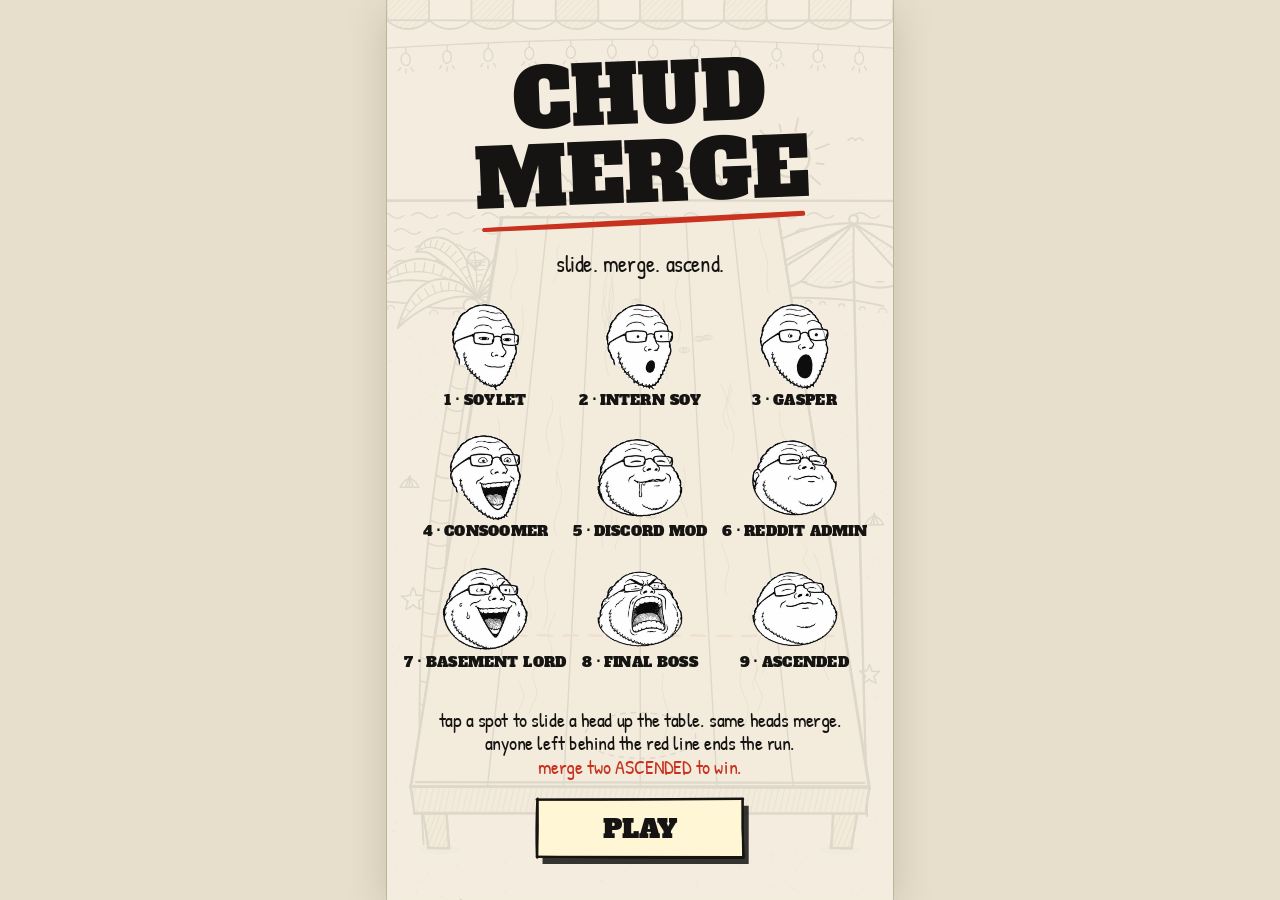
==== commit 1da3a1f3: "Chud Merge: tap to place, straight fixed-speed shots Replaces swipe aiming: press anywhere on the ta" ====
--- a/chud-merge/index.html
+++ b/chud-merge/index.html
@@ -69,7 +69,7 @@
 const FRICTION_LIN = 55;                  // constant deceleration in units/s^2, so heads come to a full stop
 const WALL_REST = 0.5;                    // bounciness of the table rails
 const BALL_REST = 0.45;                   // bounciness between heads
-const MIN_SHOT = 420, MAX_SHOT = 1500;    // launch speed range in units/s
+const SHOT_SPEED = 950;                  // every shot goes straight forward at this speed (units/s)
 
 /* ---------------- seeded randomness for the sketchy lines ---------------- */
 function rng(seed) {
@@ -549,8 +549,10 @@
     }
     hammerMode = false; return;
   }
-  if (y > P(0, LINE_Y)[1] - 30) {
-    drag = { id: e.pointerId, samples: [{ t: performance.now(), x, y }] };
+  // Press anywhere on the table: the held head jumps to that x and follows your finger
+  // sideways. Letting go shoots it straight forward. No aiming or swipe needed.
+  if (y > TOP_Y - 20 && y < VH - 60) {
+    drag = { id: e.pointerId };
     try { cv.setPointerCapture(e.pointerId); } catch (_) {}
     moveHeldTo(x);
   }
@@ -558,28 +560,15 @@
 cv.addEventListener('pointermove', e => {
   const [x, y] = toLogical(e); pointer = [x, y];
   if (!drag || e.pointerId !== drag.id) return;
-  const now = performance.now();
-  drag.samples.push({ t: now, x, y });
-  while (drag.samples.length > 2 && now - drag.samples[0].t > 140) drag.samples.shift();
   moveHeldTo(x);
 });
 function endDrag(e) {
   if (!drag || e.pointerId !== drag.id) return;
-  const [x, y] = toLogical(e), now = performance.now();
-  drag.samples.push({ t: now, x, y });
-  const recent = drag.samples.filter(s => now - s.t <= 110);
-  const a = recent[0], b = recent[recent.length - 1];
+  const [x] = toLogical(e);
   drag = null;
-  if (!held || state !== 'aim' || !a || b.t - a.t < 8) return;
-  const dt = (b.t - a.t) / 1000;
-  // convert the swipe into table units: horizontal by the width scale at the spawn row, vertical by Y_SCALE
-  let vx = (b.x - a.x) / sAt(SPAWN_Y) / dt, vy = (b.y - a.y) / Y_SCALE / dt;
-  if (vy > -180) return;                       // not an upward flick: keep holding (this was a sideways drag to position)
-  let sp = Math.hypot(vx, vy) * 1.05;
-  sp = Math.min(MAX_SHOT, Math.max(MIN_SHOT, sp));
-  if (Math.abs(vx) > .55 * -vy) vx = Math.sign(vx) * .55 * -vy;   // keep shots inside a sensible cone
-  const n = Math.hypot(vx, vy);
-  launch(vx / n * sp, vy / n * sp);
+  if (!held || state !== 'aim') return;
+  moveHeldTo(x);
+  launch(0, -SHOT_SPEED);                      // straight up the table, fixed speed
 }
 cv.addEventListener('pointerup', endDrag);
 cv.addEventListener('pointercancel', e => { if (drag && e.pointerId === drag.id) drag = null; });
@@ -590,7 +579,7 @@
   if (state !== 'aim' || !held) return;
   if (e.key === 'ArrowLeft') held.x = Math.max(held.r, held.x - 14);
   if (e.key === 'ArrowRight') held.x = Math.min(TW - held.r, held.x + 14);
-  if (e.key === ' ' || e.key === 'ArrowUp') { e.preventDefault(); launch(0, -(e.shiftKey ? 1300 : 860)); }
+  if (e.key === ' ' || e.key === 'ArrowUp') { e.preventDefault(); launch(0, -SHOT_SPEED); }
 });
 
 /* ---------------- drawing: pieces, effects, UI ---------------- */
@@ -643,8 +632,8 @@
     jl(ctx, R, p[0], y0 + 40, p[0], y0, 1, 1); jl(ctx, R, p[0] - 10, y0 + 10, p[0], y0, 1, 1); jl(ctx, R, p[0] + 10, y0 + 10, p[0], y0, 1, 1);
     ctx.globalAlpha = 1;
     ctx.font = '22px "Patrick Hand"'; ctx.textAlign = 'center';
-    ctx.lineWidth = 6; ctx.strokeStyle = '#e3d1aa'; ctx.strokeText('swipe up to slide', CX, P(0, TL)[1] + 21);
-    ctx.fillStyle = INK; ctx.fillText('swipe up to slide', CX, P(0, TL)[1] + 21);
+    ctx.lineWidth = 6; ctx.strokeStyle = '#e3d1aa'; ctx.strokeText('tap where you want it to go', CX, P(0, TL)[1] + 21);
+    ctx.fillStyle = INK; ctx.fillText('tap where you want it to go', CX, P(0, TL)[1] + 21);
   }
 }
 function drawFx(R, dt) {
@@ -767,7 +756,7 @@
     ctx.font = '15px "Alfa Slab One"'; ctx.fillStyle = INK; ctx.fillText(`${i + 1} · ${TIERS[i].name}`, cx, cy + 62);
   }
   ctx.font = '21px "Patrick Hand"';
-  ctx.fillText('swipe a head up the table. two of the same merge.', 270, 776);
+  ctx.fillText('tap a spot to slide a head up the table. same heads merge.', 270, 776);
   ctx.fillText('anyone left behind the red line ends the run.', 270, 800);
   ctx.fillStyle = RED; ctx.fillText('merge two ASCENDED to win.', 270, 826);
   bigButton(R, 270, 884, 220, 'PLAY', () => newGame());
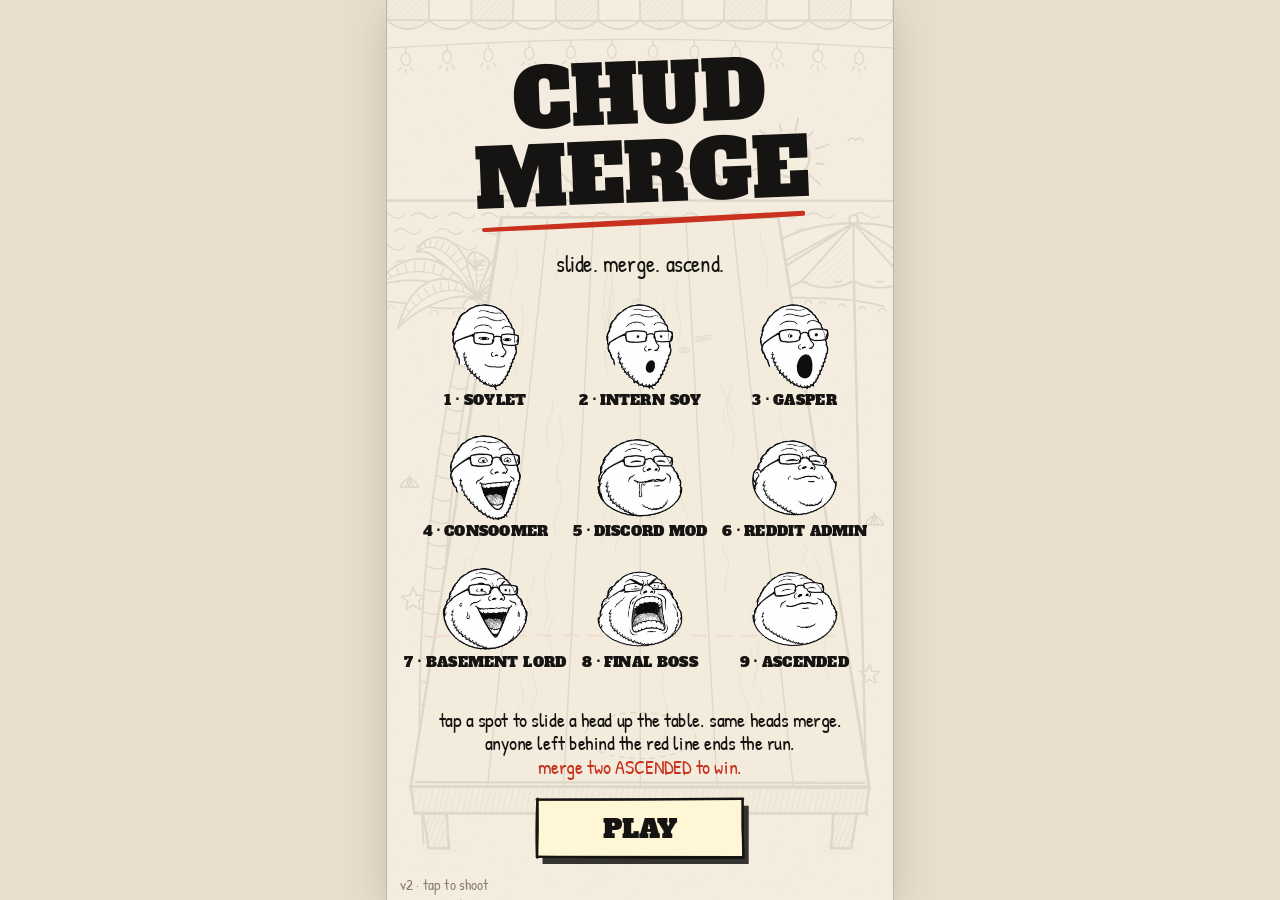
==== commit 04fa2a0c: "Chud Merge: show version label on title screen Co-Authored-By: Claude Opus 5.5 <noreply@anthropic.co" ====
--- a/chud-merge/index.html
+++ b/chud-merge/index.html
@@ -761,6 +761,7 @@
   ctx.fillStyle = RED; ctx.fillText('merge two ASCENDED to win.', 270, 826);
   bigButton(R, 270, 884, 220, 'PLAY', () => newGame());
   if (best) { ctx.fillStyle = INK; ctx.font = '19px "Patrick Hand"'; ctx.fillText(`best ${best}`, 270, 942); }
+  ctx.fillStyle = '#8a7f6c'; ctx.font = '16px "Patrick Hand"'; ctx.textAlign = 'left'; ctx.fillText('v2 · tap to shoot', 14, 950);
 }
 function drawOver(R) {
   veil();
